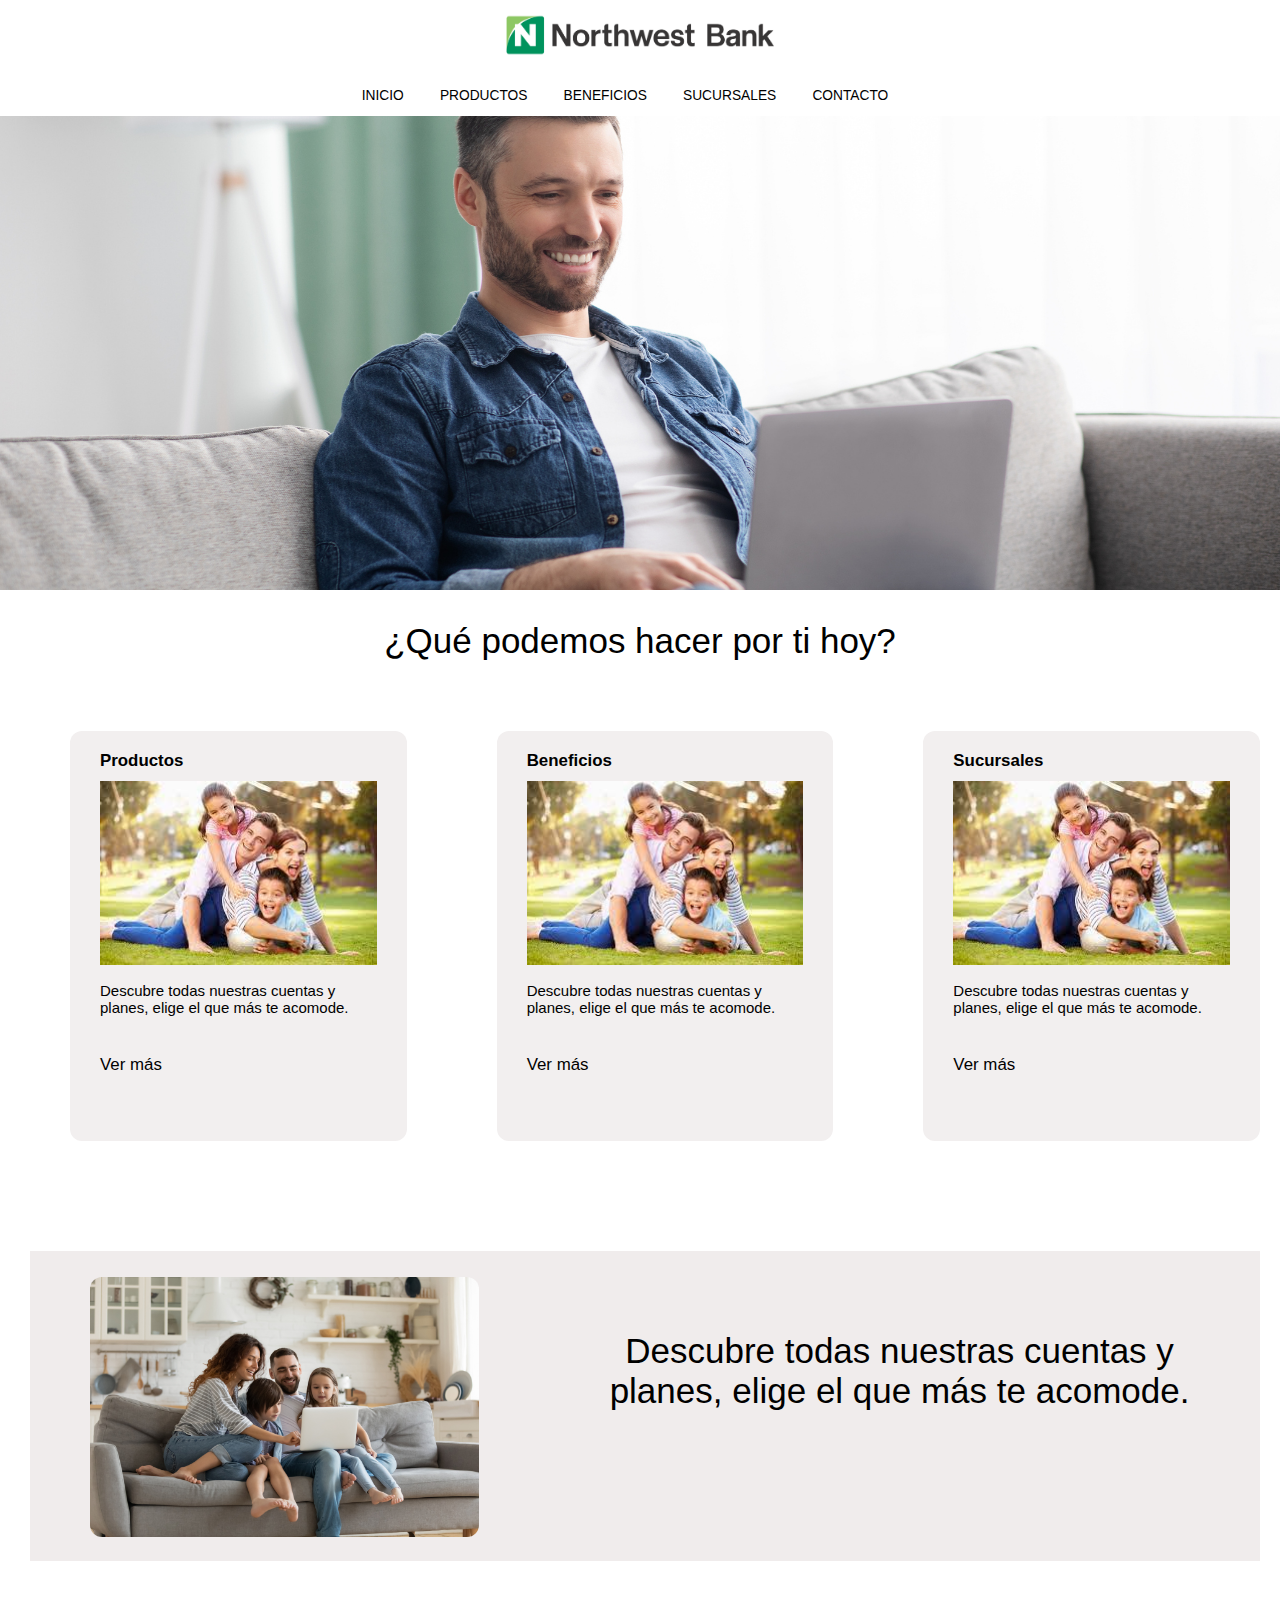
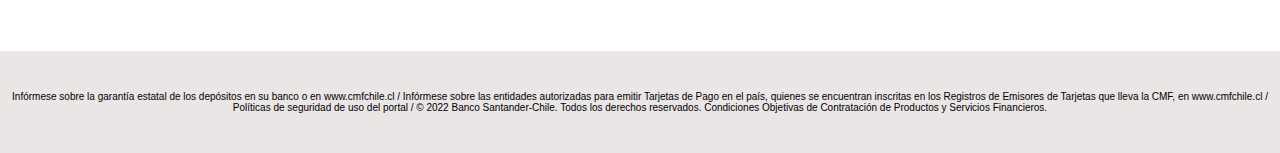
==== index.html @ 35f35f5a "Versión primera entrega" ====
<!DOCTYPE html>
<html lang="en">
<head>
    <meta charset="UTF-8">
    <meta http-equiv="X-UA-Compatible" content="IE=edge">
    <meta name="viewport" content="width=device-width, initial-scale=1.0">
    <title>Inicio</title>
    <link rel="stylesheet" href="css/style.css">
    <link rel="shortcut icon" href="img/icono.png" type="logo">
</head>
<body>
<header>
    <a href="index.html">
        <img src="img/Logo.webp" alt="Logo" class="logo">
    </a>
    <nav>
        <ul class="menu__nav">
            <li>
                <a href="index.html" >Inicio</a>
            </li>
            
            <li>
                <a href="pages/productos.html" >Productos</a>
            </li>
            <li>
                <a href="pages/beneficios.html" >Beneficios</a>
            </li>
            <li>
                <a href="pages/sucursales.html" >Sucursales</a>
            </li>
            <li>
                <a href="pages/contacto.html" >Contacto</a>
            </li>
        </ul>
    </nav>
</header>
   
    <div>
        <img src="img/recorte2.jpg" alt="img1" class="img2">
    </div>
    
        <h1 class="titulo">¿Qué podemos hacer por ti hoy?</h1>

    <section id="productos">
      <div class="card">
        <h4 class="card__titulo"> Productos </h4>
        <img class="card__imagen" src="img/cuenta_corriente.jpeg" alt="cuenta corriente">
        <p class="card__descripcion">Descubre todas nuestras cuentas y planes, elige el que más te acomode.</p>
        <a class="boton" href="../pages/productos.html">Ver más</a>
      </div>
      <div class="card">
        <h4 class="card__titulo"> Beneficios </h4>
        <img class="card__imagen" src="img/cuenta_corriente.jpeg" alt="cuenta corriente">
        <p class="card__descripcion">Descubre todas nuestras cuentas y planes, elige el que más te acomode.</p>
        <a class="boton" href="../pages/productos.html">Ver más</a>
      </div>
      <div class="card">
        <h4 class="card__titulo"> Sucursales </h4>
        <img class="card__imagen" src="img/cuenta_corriente.jpeg" alt="cuenta corriente">
        <p class="card__descripcion">Descubre todas nuestras cuentas y planes, elige el que más te acomode.</p>
        <a class="boton" href="../pages/productos.html">Ver más</a>
      </div>
    </section>


<section id="banners">
    <div class="card1">
        <img class="card__imagen1" src="img/iStock-1215789535.jpg" alt="cuenta corriente">
    </div>
    
    <div class="card2">
        <p class="card__descripcion1">Descubre todas nuestras cuentas y planes, elige el que más te acomode.</p>
    </div>
</section>


<footer>
    <p class="terminos">Infórmese sobre la garantía estatal de los depósitos en su banco o en www.cmfchile.cl / Infórmese sobre las entidades autorizadas para emitir Tarjetas de Pago en el país, quienes se encuentran inscritas en los Registros de Emisores de Tarjetas que lleva la CMF, en www.cmfchile.cl / Políticas de seguridad de uso del portal / © 2022 Banco Santander-Chile. Todos los derechos reservados. Condiciones Objetivas de Contratación de Productos y Servicios Financieros. </p>
</footer>

</body>
</html>
---- css/style.css ----
*{
  margin: 0;  
  padding:0;
  font-family: Arial,sans-serif;
  font-size: 62.5%; /*para buen funcionamiento de los navegadores*/
}


a {
    text-decoration: none;
}

.logo{
    width: 300px;
    display: block;
    margin: 0rem auto;
    padding-top: 1rem;
}

header{
    position: fixed;
    top: 0;
    width: 100%;
    z-index: 1;
    background-color:white;
}

.img2{
    width: 100%;
    height: 500px;
    background-size:cover;
    margin-top: 9rem;
}

.menu__nav {
    text-align: center;
    margin-top: 2rem;
    margin-bottom: 1rem;
}

.menu__nav li {
    display: inline;
    margin-right: 3rem;
    margin-top: 20rem;
    text-transform: uppercase;
    font-size: 22px;
}

nav ul li a {
    color:black
}

li.active, li:hover
{
border-bottom: solid 2px;
padding-bottom: 4px;
transition: .5s;
}

nav{
    margin-top: 1rem;
    
}

#productos{
    margin-top: 70px;
    display: flex;
    }

    .card:hover{
        width: 320px;
        height: 370px;
        border-radius: 12px;
        box-shadow: 1px 5px 24px #666666;
    }

.boton{
    color: black;
}

#banners{
    margin-top: 70px;
    display: flex;

}


.card{
    background-color:#f2efef;
    padding-top: 2rem;
    padding-right: 3rem;
    padding-bottom: 4rem;
    padding-left: 3rem;
    margin-top: 0rem;
    margin-left: 7rem;
    margin-right: 2rem;
    width: 300px;
    height: 350px;
    border-radius: 12px;
    font-size: 27px;
}

.card1{
   background-color:rgb(240, 236, 236);
    padding-top: 2rem;
    padding-right: 7rem;
    padding-bottom: 5rem;
    padding-left: 3rem;
    
    margin-left: 3rem;
    margin-right: 0rem;
    height: 240px;
    margin-bottom: 8rem;
    margin-top: 4rem;
}

.card2{
    background-color:white;
    padding-top: 4rem;
    padding-right: 3rem;
    padding-bottom: 4rem;
    padding-left: 5rem;
    
    margin-left: 0rem;
    margin-right: 2rem;
    height: 208px;
    margin-bottom: 8rem;
    margin-top: 4rem;
    background-color: rgb(240, 236, 236); 
    padding-top: 50px;
    padding-bottom: 52px;
}

.card__descripcion{
    margin: 1rem 0;
    margin-bottom: 3rem;
    font-family: sans-serif;
    font-size: 15px;
}

.card__imagen{
    width: 300px;
    max-width: 100%;
    margin-top: 1rem;
}

.card__imagen1{
    width: 640px;
    height: 260px;
    max-width: 100%;
    margin-top: 6px;
    margin-left: 3rem;
    border-radius: 12px;
    margin-bottom: 0rem;
}

.card__descripcion1{
    margin-top: 3rem;
    margin-bottom: 2rem;
    font-weight: 100;
    font-size: 35px;
    text-align:center;
    font-family: sans-serif;
    color:black
}

.terminos{
    margin-top: 1rem;
    margin-left: 0rem;
    margin-bottom: 0rem;
    text-align: center;
    font-size: 10px;
    background-color: rgb(234, 230, 230); 
    padding-top: 4rem;
    padding-bottom: 4rem;
}

.logo1{
    margin-top: 7rem;
}

/*CSS Contacto*/

.titulo{
    margin-top: 3rem;
    margin-bottom: 1rem;
    font-weight: 100;
    font-size: 35px;
    text-align:center;
    font-family: sans-serif;
    color:black
}
    .formulario{
    font-family: sans-serif;
      border-radius: 28px;
      padding: 4rem;
      margin-top: 3rem;
      margin-right: 28rem;
      margin-left: 28rem;
      font-family: sans-serif;
      margin-bottom: 8rem;
      box-shadow: 6px 5px 24px #666666;
      padding-left: 3rem;
      padding-top: 3rem;
    }
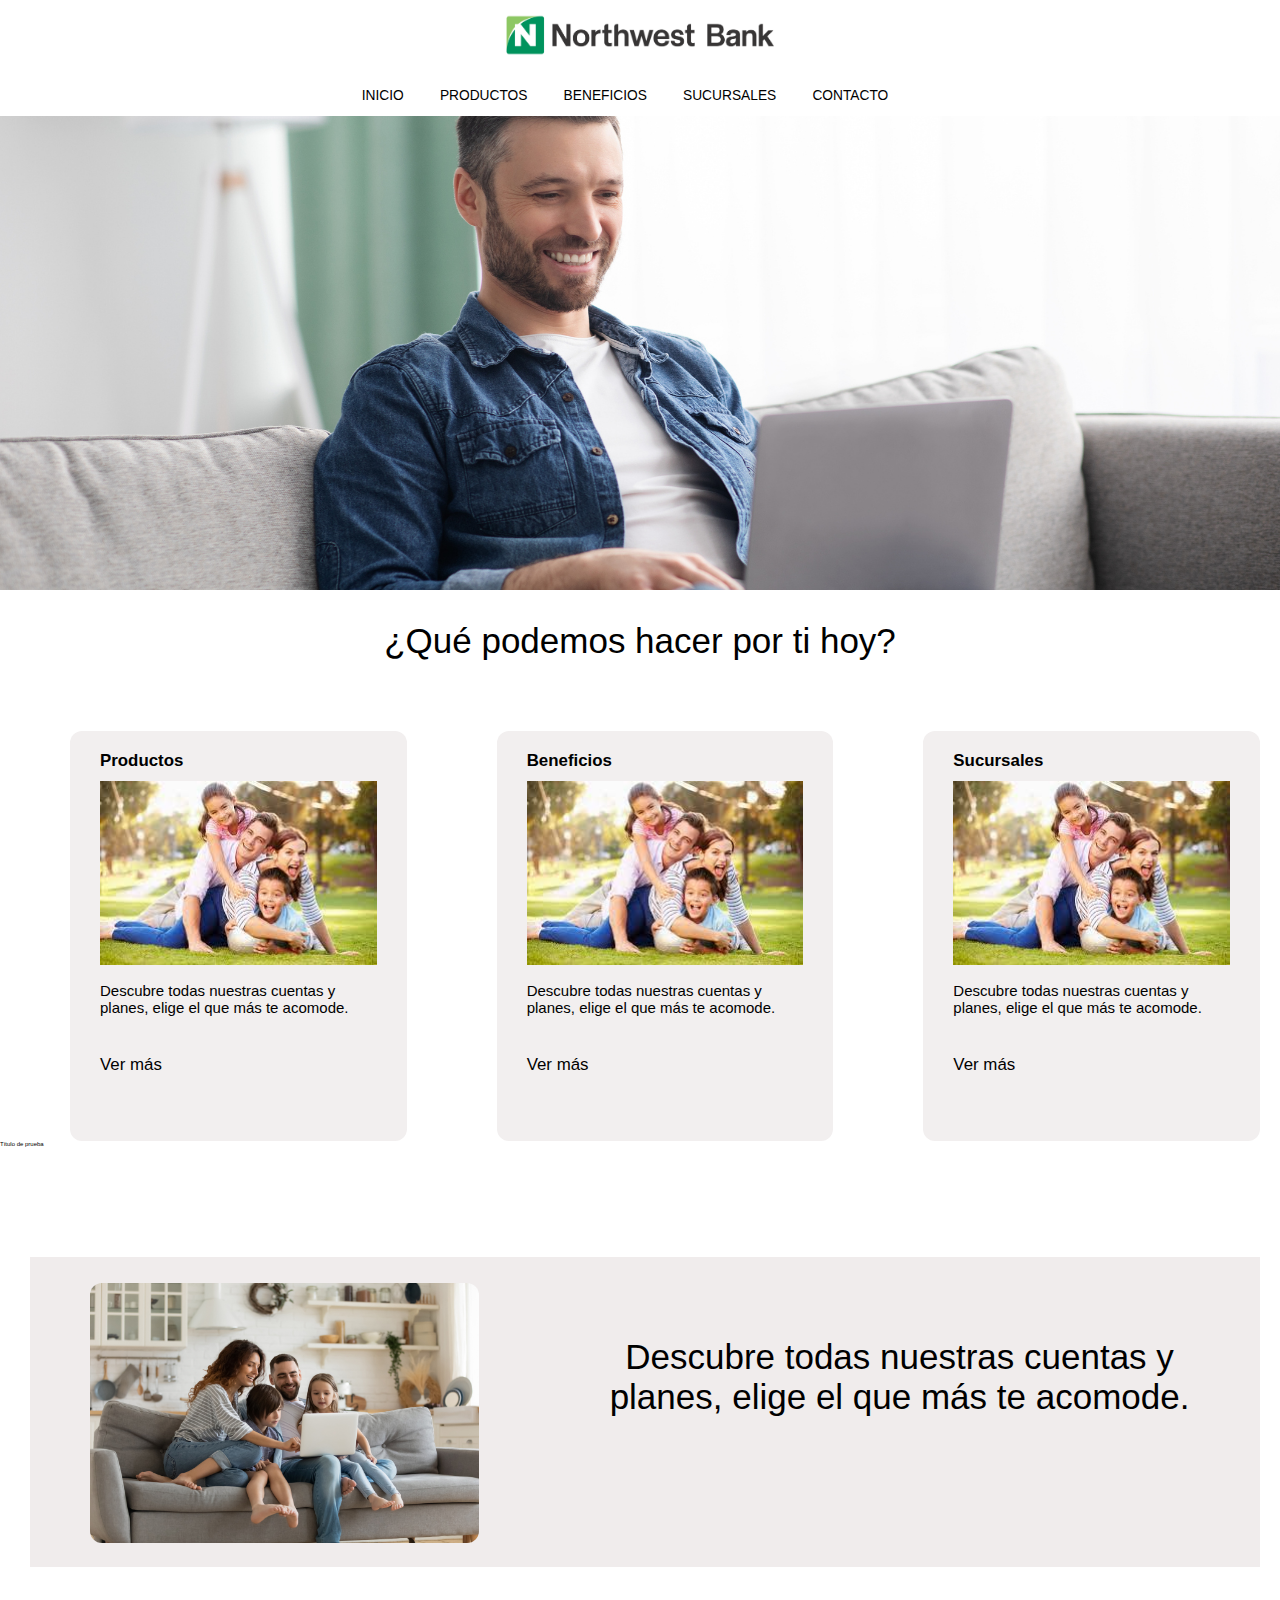
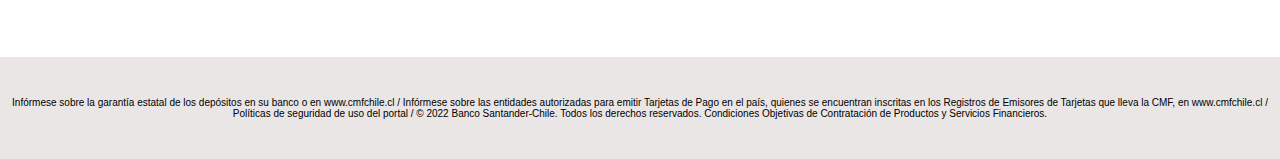
==== commit 635fa17c: "Segunda entrega" ====
--- a/index.html
+++ b/index.html
@@ -61,7 +61,7 @@
         <a class="boton" href="../pages/productos.html">Ver más</a>
       </div>
     </section>
-
+<p>Título de prueba</p>
 
 <section id="banners">
     <div class="card1">
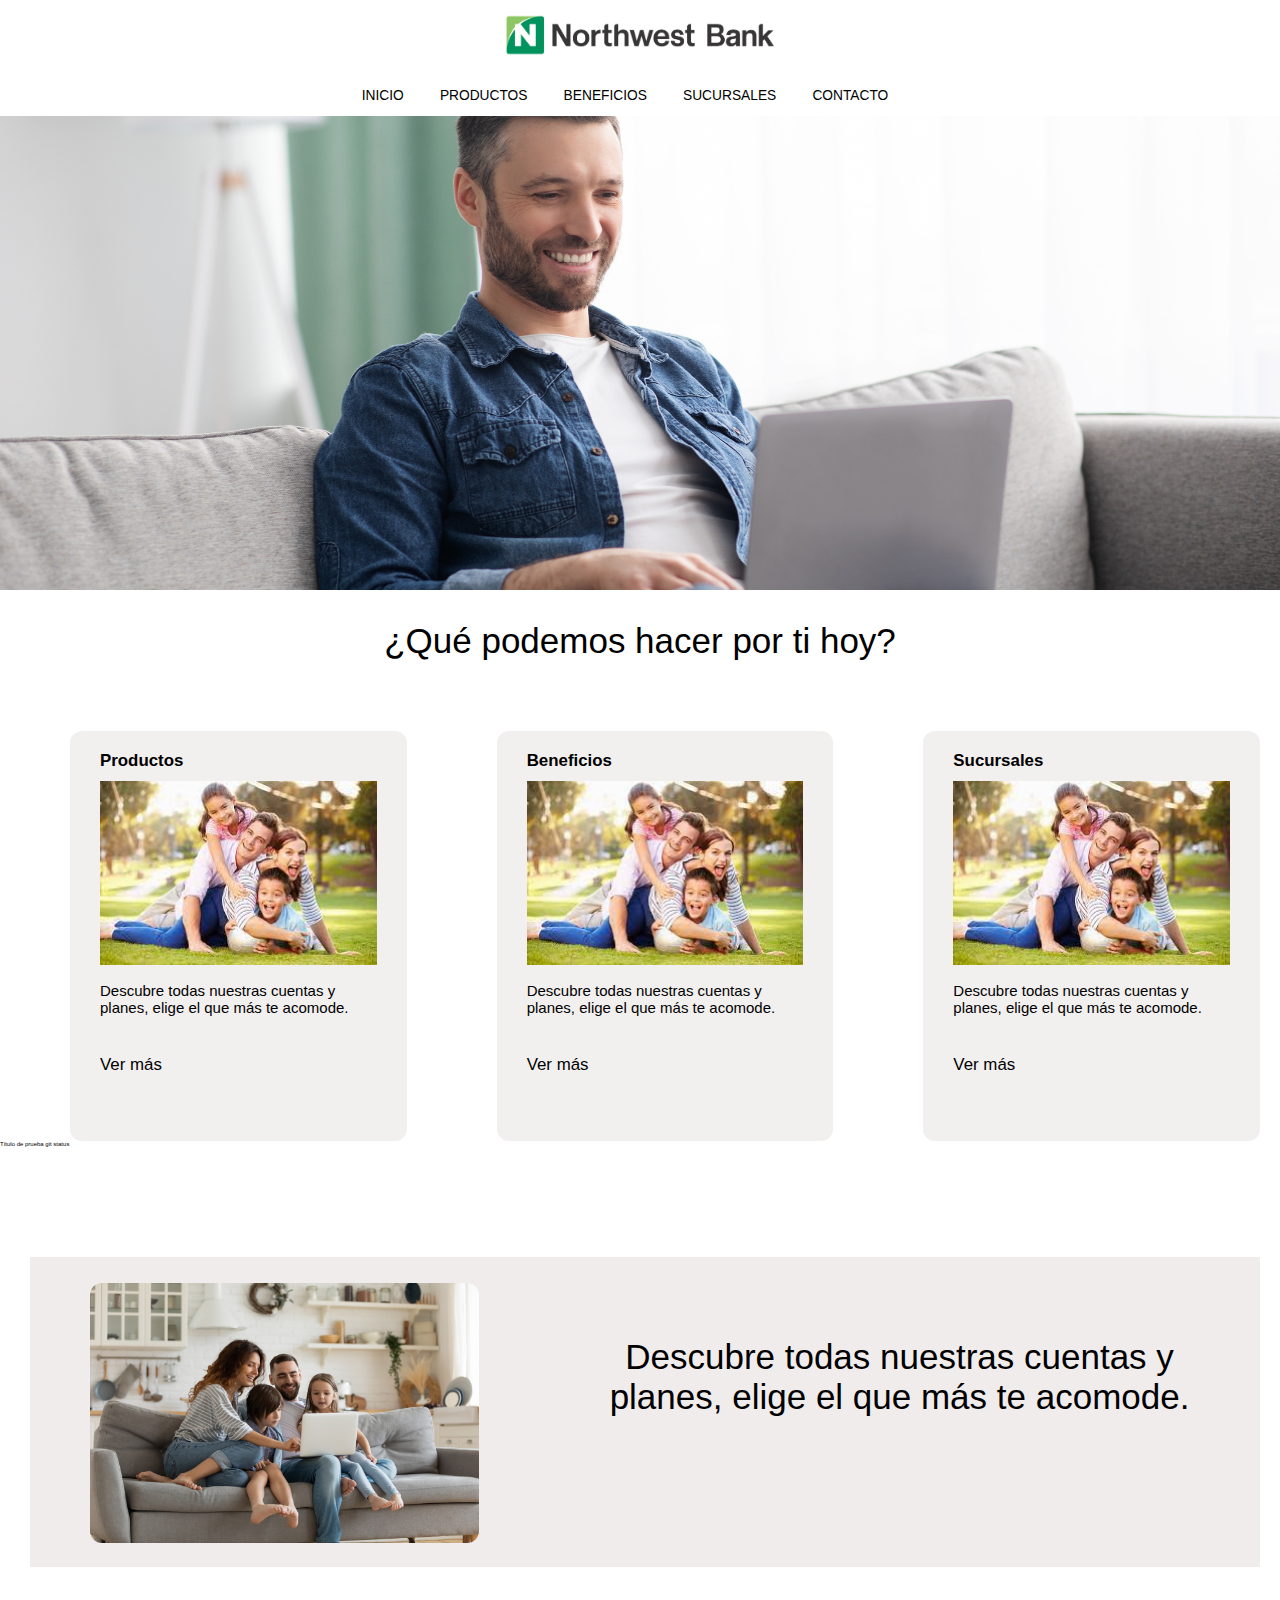
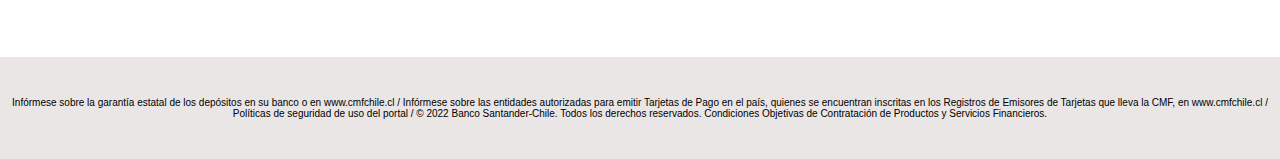
==== commit ae5b24e5: "VersiÃón segunda entrega" ====
--- a/index.html
+++ b/index.html
@@ -61,7 +61,7 @@
         <a class="boton" href="../pages/productos.html">Ver más</a>
       </div>
     </section>
-<p>Título de prueba</p>
+<p>Título de prueba git status</p>
 
 <section id="banners">
     <div class="card1">
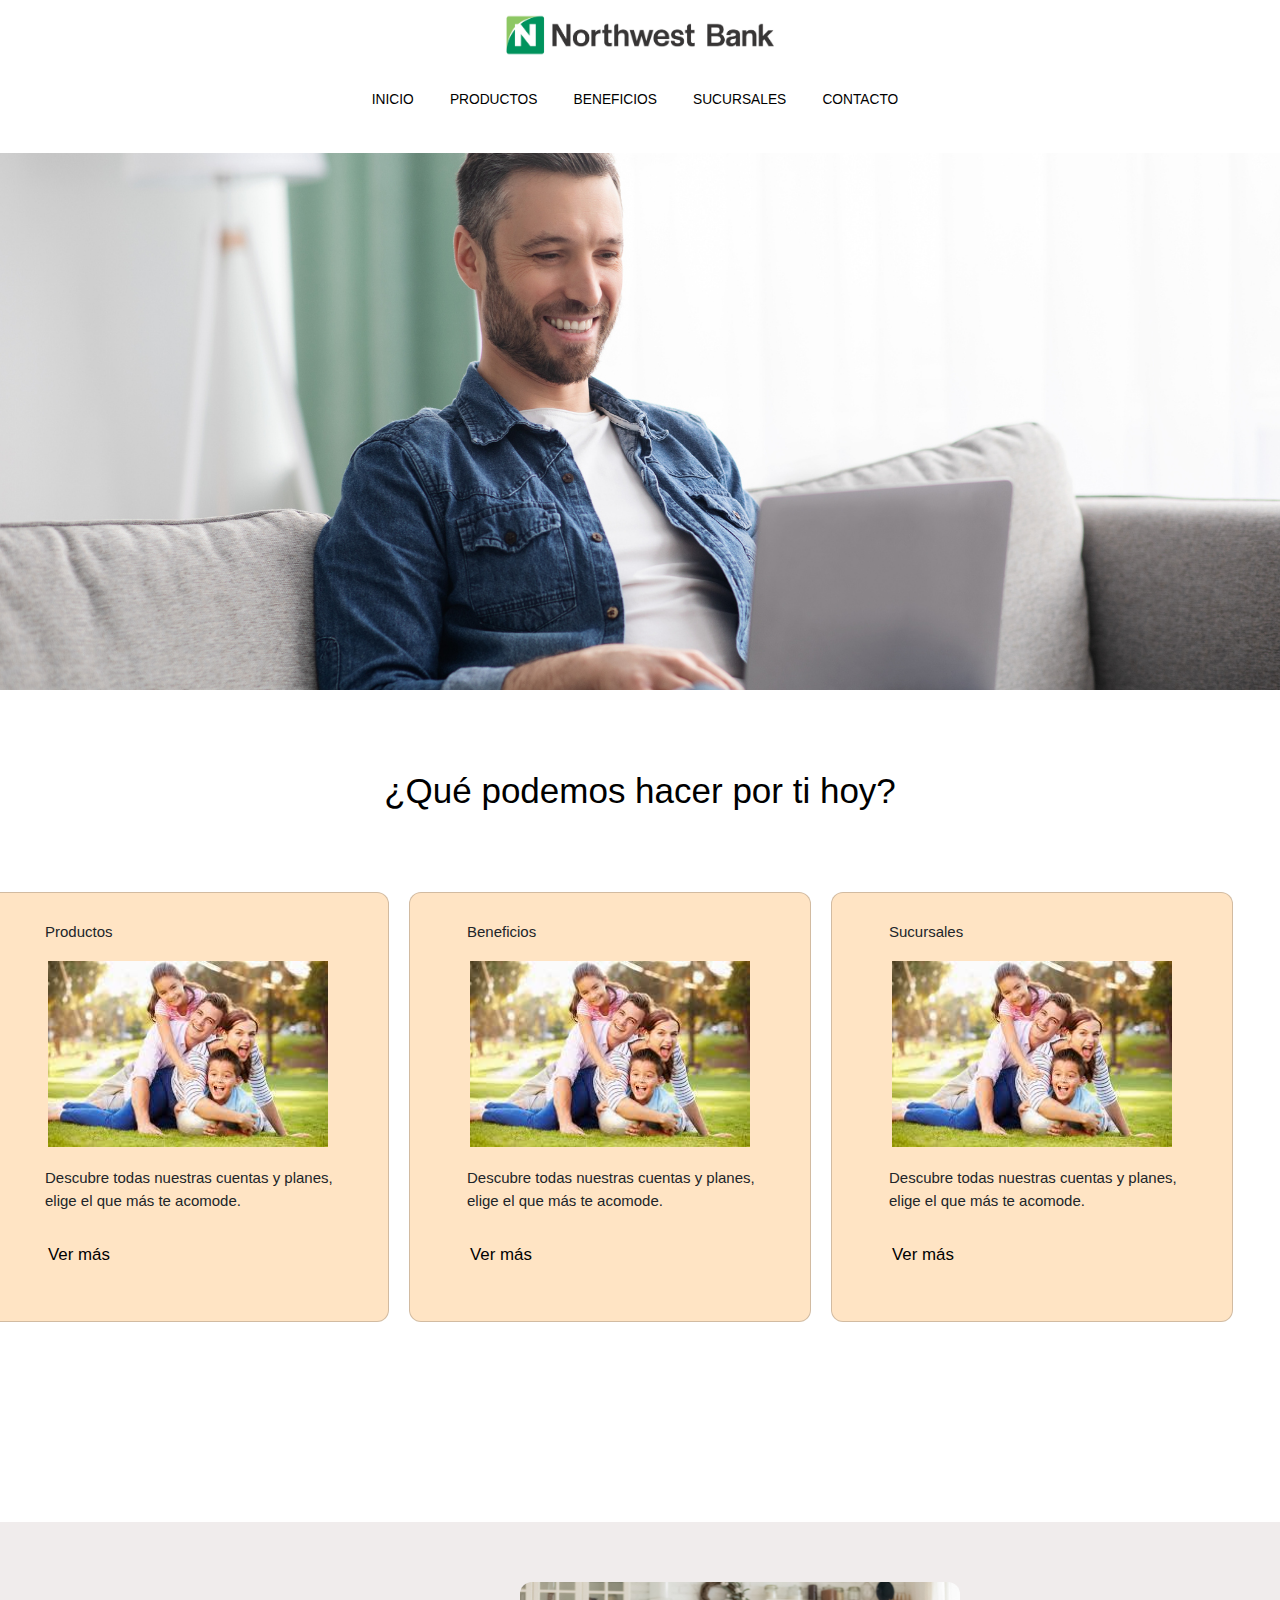
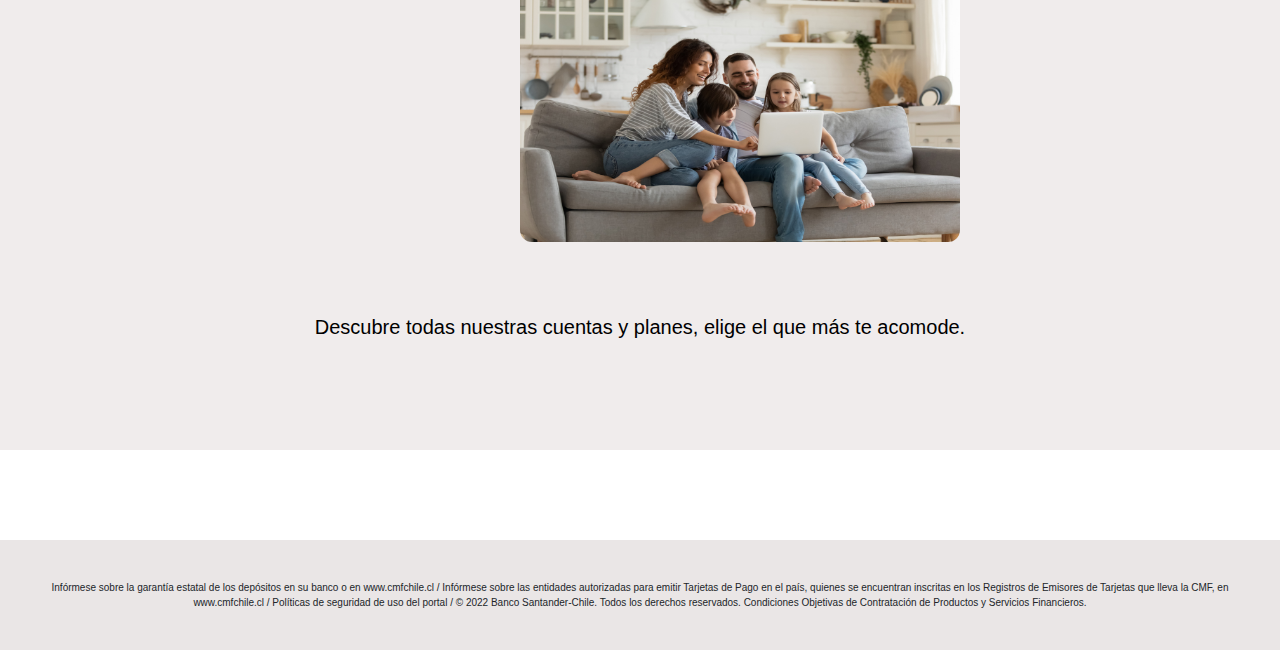
==== commit a13ee944: "Segunda entrega" ====
--- a/index.html
+++ b/index.html
@@ -5,6 +5,7 @@
     <meta http-equiv="X-UA-Compatible" content="IE=edge">
     <meta name="viewport" content="width=device-width, initial-scale=1.0">
     <title>Inicio</title>
+    <link rel="stylesheet" href="bootstrap/css/bootstrap.min.css">
     <link rel="stylesheet" href="css/style.css">
     <link rel="shortcut icon" href="img/icono.png" type="logo">
 </head>
@@ -42,26 +43,28 @@
         <h1 class="titulo">¿Qué podemos hacer por ti hoy?</h1>
 
     <section id="productos">
-      <div class="card">
-        <h4 class="card__titulo"> Productos </h4>
-        <img class="card__imagen" src="img/cuenta_corriente.jpeg" alt="cuenta corriente">
-        <p class="card__descripcion">Descubre todas nuestras cuentas y planes, elige el que más te acomode.</p>
-        <a class="boton" href="../pages/productos.html">Ver más</a>
-      </div>
-      <div class="card">
-        <h4 class="card__titulo"> Beneficios </h4>
-        <img class="card__imagen" src="img/cuenta_corriente.jpeg" alt="cuenta corriente">
-        <p class="card__descripcion">Descubre todas nuestras cuentas y planes, elige el que más te acomode.</p>
-        <a class="boton" href="../pages/productos.html">Ver más</a>
-      </div>
-      <div class="card">
-        <h4 class="card__titulo"> Sucursales </h4>
-        <img class="card__imagen" src="img/cuenta_corriente.jpeg" alt="cuenta corriente">
-        <p class="card__descripcion">Descubre todas nuestras cuentas y planes, elige el que más te acomode.</p>
-        <a class="boton" href="../pages/productos.html">Ver más</a>
-      </div>
+        <div class="container padre-cards">
+            <div class="card">
+            <h4 class="card__titulo"> Productos </h4>
+            <img class="card__imagen" src="img/cuenta_corriente.jpeg" alt="cuenta corriente">
+            <p class="card__descripcion">Descubre todas nuestras cuentas y planes, elige el que más te acomode.</p>
+            <a class="boton" href="../pages/productos.html">Ver más</a>
+          </div>
+          <div class="card">
+            <h4 class="card__titulo"> Beneficios </h4>
+            <img class="card__imagen" src="img/cuenta_corriente.jpeg" alt="cuenta corriente">
+            <p class="card__descripcion">Descubre todas nuestras cuentas y planes, elige el que más te acomode.</p>
+            <a class="boton" href="../pages/productos.html">Ver más</a>
+          </div>
+          <div class="card">
+            <h4 class="card__titulo"> Sucursales </h4>
+            <img class="card__imagen" src="img/cuenta_corriente.jpeg" alt="cuenta corriente">
+            <p class="card__descripcion">Descubre todas nuestras cuentas y planes, elige el que más te acomode.</p>
+            <a class="boton" href="../pages/productos.html">Ver más</a>
+          </div>
+    </div>
+    
     </section>
-<p>Título de prueba git status</p>
 
 <section id="banners">
     <div class="card1">
@@ -70,7 +73,8 @@
     
     <div class="card2">
         <p class="card__descripcion1">Descubre todas nuestras cuentas y planes, elige el que más te acomode.</p>
-    </div>
+    </div> 
+
 </section>
 
 
@@ -78,5 +82,7 @@
     <p class="terminos">Infórmese sobre la garantía estatal de los depósitos en su banco o en www.cmfchile.cl / Infórmese sobre las entidades autorizadas para emitir Tarjetas de Pago en el país, quienes se encuentran inscritas en los Registros de Emisores de Tarjetas que lleva la CMF, en www.cmfchile.cl / Políticas de seguridad de uso del portal / © 2022 Banco Santander-Chile. Todos los derechos reservados. Condiciones Objetivas de Contratación de Productos y Servicios Financieros. </p>
 </footer>
 
+<script src="bootstrap/js/bootstrap.min.js"></script>
+
 </body>
 </html>
--- a/css/style.css
+++ b/css/style.css
@@ -2,7 +2,7 @@
   margin: 0;  
   padding:0;
   font-family: Arial,sans-serif;
-  font-size: 62.5%; /*para buen funcionamiento de los navegadores*/
+  font-size: 62.5%; para buen funcionamiento de los navegadores*/
 }
 
 
@@ -16,7 +16,6 @@
     margin: 0rem auto;
     padding-top: 1rem;
 }
-
 header{
     position: fixed;
     top: 0;
@@ -25,17 +24,40 @@
     background-color:white;
 }
 
+
+
+
 .img2{
-    width: 100%;
-    height: 500px;
-    background-size:cover;
-    margin-top: 9rem;
+        margin-top: 15rem;
+        width: 100%;
+        height: 350px;
+        width: 600px;
+}
+
+@media (min-width: 768px){
+    .img2{
+        width: 100%;
+        height: 650px;
+        background-size:cover;
+        margin-top: 14rem;
+    }
+}
+
+@media (min-width: 1024px){
+    .img2{
+        width: 100%;
+        height: 550px;
+        background-size:cover;
+        margin-top: 14rem;
+    }
 }
 
 .menu__nav {
     text-align: center;
     margin-top: 2rem;
     margin-bottom: 1rem;
+    margin-bottom: 4rem;
+ 
 }
 
 .menu__nav li {
@@ -46,6 +68,7 @@
     font-size: 22px;
 }
 
+
 nav ul li a {
     color:black
 }
@@ -63,42 +86,58 @@
 }
 
 #productos{
-    margin-top: 70px;
+    margin-top: 100px;
     display: flex;
+    flex-direction: column;
+    align-items: center;
+   
     }
 
     .card:hover{
-        width: 320px;
-        height: 370px;
+        width: 120px;
+        height: 470px;
         border-radius: 12px;
         box-shadow: 1px 5px 24px #666666;
     }
 
 .boton{
     color: black;
+    margin-left: -4rem;
+    margin-top: 0rem;
+    margin-right: -27rem;
+    font-family: sans-serif;
+
+
 }
 
 #banners{
-    margin-top: 70px;
+    margin-top: 100px;
     display: flex;
+    flex-direction: column;
+    align-items: center;
+    
 
 }
 
 
 .card{
-    background-color:#f2efef;
-    padding-top: 2rem;
-    padding-right: 3rem;
-    padding-bottom: 4rem;
-    padding-left: 3rem;
-    margin-top: 0rem;
-    margin-left: 7rem;
-    margin-right: 2rem;
-    width: 300px;
-    height: 350px;
+    background-color:bisque;
+    padding-top: 10rem;
+    padding-right: 30rem;
+    padding-bottom: 7rem;
+    padding-left: 10rem;
+    margin-top: 6rem;
+    margin-left: -2rem;
+    margin-right: 4rem;
+    width: 100px;
+    height: 430px;
     border-radius: 12px;
     font-size: 27px;
-}
+    
+
+}
+
+
 
 .card1{
    background-color:rgb(240, 236, 236);
@@ -106,12 +145,28 @@
     padding-right: 7rem;
     padding-bottom: 5rem;
     padding-left: 3rem;
-    
-    margin-left: 3rem;
+    margin-left: 0rem;
     margin-right: 0rem;
     height: 240px;
     margin-bottom: 8rem;
-    margin-top: 4rem;
+    margin-top: -2rem;
+}
+
+
+@media (min-width: 768px){
+    .card1{
+    background-color:rgb(240, 236, 236);
+    padding-top: 4rem;
+    padding-right: 72rem;
+    padding-bottom: 5rem;
+    padding-left: 72rem;
+    margin-left: -100rem;
+    margin-right: 0rem;
+    height: 340px;
+    margin-bottom: 8rem;
+    margin-top: 10rem;
+
+    }
 }
 
 .card2{
@@ -122,46 +177,112 @@
     padding-left: 5rem;
     
     margin-left: 0rem;
-    margin-right: 2rem;
+    margin-right: 0rem;
     height: 208px;
     margin-bottom: 8rem;
-    margin-top: 4rem;
+    margin-top: 0rem;
     background-color: rgb(240, 236, 236); 
     padding-top: 50px;
     padding-bottom: 52px;
 }
 
+@media (min-width: 768px){
+    .card2{
+        background-color:white;
+        padding-top: 20rem;
+        padding-right:165rem;
+        padding-bottom: -2rem;
+        padding-left: 170rem;
+        
+        margin-left: 0rem;
+        margin-right: 20rem;
+        height: 208px;
+        margin-bottom: 8rem;
+        margin-top: -10rem;
+        background-color: rgb(240, 236, 236); 
+        padding-top: 50px;
+        padding-bottom: 30px;
+
+    }
+}
+
+
 .card__descripcion{
-    margin: 1rem 0;
+    margin-left: -4.3rem;
+    margin-right: -27rem;
     margin-bottom: 3rem;
     font-family: sans-serif;
     font-size: 15px;
+    margin-top: 2rem;
 }
 
 .card__imagen{
-    width: 300px;
-    max-width: 100%;
-    margin-top: 1rem;
-}
+    width: 280px;
+    margin-top: 1rem;
+    margin right: 5rem;
+    margin-left: -4rem;
+}
+
+.card__titulo{
+    margin-top: -7rem;
+    margin-left: -10rem;
+    padding-left: 5.7rem;
+    margin-bottom: 1rem;
+    margin-right: -27rem;
+}
+
 
 .card__imagen1{
-    width: 640px;
+    width: 440px;
     height: 260px;
     max-width: 100%;
-    margin-top: 6px;
+    margin-top: 8px;
     margin-left: 3rem;
     border-radius: 12px;
     margin-bottom: 0rem;
 }
 
+@media (min-width: 768px){
+    .card__imagen1{
+    width: 440px;
+    height: 260px;
+    max-width: 100%;
+    margin-top: 2rem;
+    margin-left: 80rem;
+    border-radius: 12px;
+    margin-bottom: 0rem;
+
+    }
+}
+
+
 .card__descripcion1{
-    margin-top: 3rem;
+    margin-top: 1rem;
     margin-bottom: 2rem;
     font-weight: 100;
-    font-size: 35px;
+    font-size: 20px;
     text-align:center;
+    margin-left: -2rem;
+    margin-right: -1rem;
     font-family: sans-serif;
     color:black
+}
+
+@media (min-width: 768px){
+    .card__descripcion1{
+        margin-top: 1rem;
+        margin-bottom: 2rem;
+        font-weight: 100;
+        margin-left: -40rem;
+        margin-right: -55rem;
+        font-size: 20px;
+        text-align:center;
+        font-family: sans-serif;
+        color:black;
+    
+        margin-top: 2rem;
+        margin-left: -40rem;
+    }
 }
 
 .terminos{
@@ -173,33 +294,165 @@
     background-color: rgb(234, 230, 230); 
     padding-top: 4rem;
     padding-bottom: 4rem;
+    padding-left: 2rem;
+    padding-right: 2rem;
 }
 
 .logo1{
     margin-top: 7rem;
 }
 
+.padre-cards{
+    display: flex;
+    flex-direction: column;
+    align-items: center;
+    flex-wrap: wrap;
+    justify-content: center;
+    align-content: center;
+    margin-left: 3rem;
+}
+
+@media (min-width: 768px){
+    .padre-cards{
+    flex-direction:row;
+    margin-left: 7rem;
+    flex-wrap: nowrap;
+    justify-content: center;
+    align-content: center;
+
+    }
+}
+
+
 /*CSS Contacto*/
 
 .titulo{
-    margin-top: 3rem;
-    margin-bottom: 1rem;
+    margin-top: 5rem;
+    margin-bottom: -10rem;
     font-weight: 100;
-    font-size: 35px;
+    font-size: 28px;
     text-align:center;
     font-family: sans-serif;
     color:black
 }
+
+@media (min-width: 768px){
+    .titulo{
+     font-size: 35px;
+     margin-top: 8rem;
+     margin-bottom: -8rem;
+     
+  
+    }
+}
+
     .formulario{
     font-family: sans-serif;
       border-radius: 28px;
-      padding: 4rem;
-      margin-top: 3rem;
+      padding:30rem;
+      font-size: 5rem;
+      margin-top: 10rem;
       margin-right: 28rem;
-      margin-left: 28rem;
+      margin-left: 30rem;
       font-family: sans-serif;
-      margin-bottom: 8rem;
+      margin-bottom: 20rem;
       box-shadow: 6px 5px 24px #666666;
-      padding-left: 3rem;
+      padding-left: 30rem;
       padding-top: 3rem;
-    }
+
+    }
+
+    .nombre1{
+        margin-bottom: 0rem;
+        margin-bottom: -8rem;
+    
+    }
+    .apellido1{
+        margin-bottom: 0rem;
+        margin-bottom: -8rem;
+    
+    }
+
+    .telefono1{
+        margin-bottom: 0rem;
+        margin-bottom: -8rem;
+    
+    }
+    .correo1{
+        margin-bottom: 0rem;
+        margin-bottom: -8rem;
+    
+    }
+    
+
+    .img3{
+
+    }
+
+    /*Productos*/
+
+    #productos1{
+        margin-top: 100px;
+        display: flex;
+        flex-direction: column;
+        align-items: center;
+    }
+
+    #productos2{
+        margin-top: 100px;
+        display: flex;
+        flex-direction: column;
+        align-items: center;
+    }
+
+  .padre-cards-productos{
+    margin-bottom: 10rem;
+    padding-top: 10rem;
+  }
+
+  .tituloproducto{
+    margin-top: 20rem;
+    font-size: 60px;
+    margin-left: 35rem;
+    margin-bottom: -20rem;
+  }
+
+  .card3{
+    width: 280px;
+    margin-top: 1rem;
+    margin right: 5rem;
+    margin-left: -60rem;
+    
+  }
+
+
+  .card__titulo3{
+    margin-bottom: 5rem;
+    font-size: 30px;
+    margin-bottom: 5rem;
+    font-weight: 100;
+    margin-top: 10rem;
+   
+
+    
+  }
+
+
+/*Sucursales*/
+
+.titulo-sucursal{
+    font-size: 7rem;
+    align-content: center;
+    margin-top: 10rem;
+    margin-bottom: 5rem;
+    margin-left: 65rem;
+
+}
+
+.mapa{
+    margin-top: 1rem;
+    margin-bottom: 20rem;
+    margin-left: 38rem;
+    
+
+}
